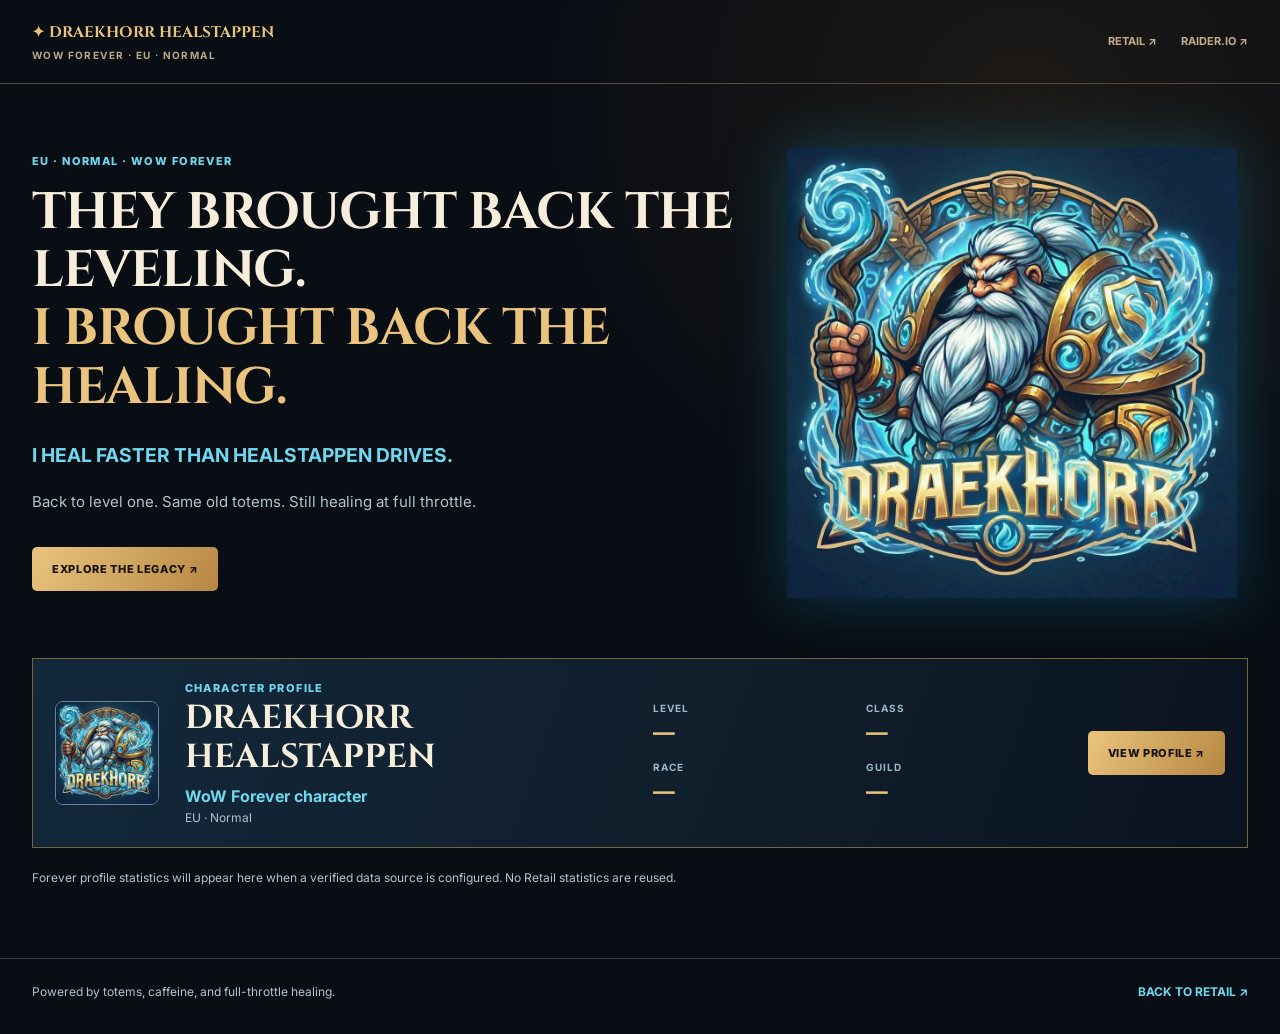
==== forever/index.html @ 400ba913 "Add files via upload" ====
<!DOCTYPE html>
<html lang="en"><head><meta charset="utf-8"><meta name="viewport" content="width=device-width,initial-scale=1"><meta name="theme-color" content="#071520"><title>Draekhorr Healstappen | WoW Forever</title><meta name="description" content="Draekhorr Healstappen — WoW Forever character showcase."><link rel="stylesheet" href="./style.css?v=2.4"></head>
<body><header class="topbar"><div class="identity"><a class="brand" href="./">✦ DRAEKHORR HEALSTAPPEN</a><span class="subbrand">WOW FOREVER · EU · NORMAL</span></div><nav><a href="/">RETAIL ↗</a><a href="https://forever.raider.io/characters/eu/normal/Draekhorr%20Healstappen" target="_blank" rel="noopener noreferrer">RAIDER.IO ↗</a></nav></header>
<main><section class="hero"><div class="hero-copy"><p class="eyebrow">EU · NORMAL · WOW FOREVER</p><h1>THEY BROUGHT BACK THE LEVELING.<br><em>I BROUGHT BACK THE HEALING.</em></h1><p class="tagline">I HEAL FASTER THAN HEALSTAPPEN DRIVES.</p><p class="description">Back to level one. Same old totems. Still healing at full throttle.</p><a class="button" href="#character-profile">EXPLORE THE LEGACY ↗</a></div><img class="hero-art" src="./assets/avatar.png" alt="Draekhorr shaman artwork" width="450" height="450"></section>
<section id="character-profile" class="profile"><div class="portrait"><img src="./assets/avatar.png" alt="Draekhorr artwork" width="104" height="104"></div><div class="profile-name"><p class="eyebrow">CHARACTER PROFILE</p><h2 id="char-name">DRAEKHORR HEALSTAPPEN</h2><p id="char-role" class="role">WoW Forever character</p><p id="char-region">EU · Normal</p></div><div class="profile-stats"><div><span>LEVEL</span><strong id="char-level">—</strong></div><div><span>CLASS</span><strong id="char-class">—</strong></div><div><span>RACE</span><strong id="char-race">—</strong></div><div><span>GUILD</span><strong id="char-guild">—</strong></div></div><div class="profile-cta"><a class="button" href="https://forever.raider.io/characters/eu/normal/Draekhorr%20Healstappen" target="_blank" rel="noopener noreferrer">VIEW PROFILE ↗</a></div></section>
<p class="source-note" id="source-note">Forever profile statistics will appear here when a verified data source is configured. No Retail statistics are reused.</p></main><footer><span>Powered by totems, caffeine, and full-throttle healing.</span><a href="/">BACK TO RETAIL ↗</a></footer><script type="module" src="./script.js?v=2.4"></script></body></html>
---- forever/style.css ----
@import url('https://fonts.googleapis.com/css2?family=Cinzel:wght@500;700;900&family=Inter:wght@400;600;800&display=swap');
:root{color-scheme:dark;--bg:#090d14;--gold:#eac47e;--cyan:#70d7ef;--muted:#b4c3ce;--text:#f6eddb}*{box-sizing:border-box}html{scroll-behavior:smooth}body{margin:0;background:radial-gradient(ellipse at 80% 10%,#66471d36,transparent 35%),var(--bg);color:var(--text);font-family:Inter,Arial,sans-serif}a{color:var(--cyan)}a:hover{color:var(--gold)}:focus-visible{outline:2px solid var(--cyan);outline-offset:3px}.topbar,main,footer{max-width:1400px;margin:auto}.topbar{padding:22px clamp(16px,3vw,32px);border-bottom:1px solid #534b3c;display:flex;align-items:center;justify-content:space-between;gap:18px;flex-wrap:wrap}.identity{display:grid;gap:5px}.brand{font:700 clamp(13px,1.2vw,18px)/1.4 Cinzel,Georgia,serif;color:var(--gold);text-decoration:none}.subbrand{font-size:10px;letter-spacing:.14em;color:#b8a887;font-weight:700}nav{display:flex;gap:24px;flex-wrap:wrap}nav a{font-size:11px;font-weight:700;text-decoration:none;color:#c3ae8b}main{padding:0 clamp(16px,3vw,32px)}.hero{display:grid;grid-template-columns:minmax(0,1.2fr) minmax(0,.8fr);align-items:center;gap:clamp(18px,3vw,44px);padding:clamp(36px,5vw,70px) 0 60px}.hero-copy{min-width:0}.eyebrow{color:var(--cyan);font-size:11px;letter-spacing:.13em;font-weight:800;margin:0 0 12px}.hero h1{font:700 clamp(30px,4vw,58px)/1.14 Cinzel,Georgia,serif;letter-spacing:-.02em;margin:16px 0 24px}.hero h1 em{color:var(--gold);font-style:normal}.tagline{font-size:clamp(15px,1.5vw,21px);color:var(--cyan);font-weight:700;line-height:1.5}.description{font-size:15px;color:var(--muted);line-height:1.7}.button{display:inline-flex;align-items:center;justify-content:center;min-height:44px;padding:13px 20px;background:linear-gradient(120deg,#eac47e,#b68743);color:#16120d;text-decoration:none;border-radius:5px;font-size:11px;font-weight:800;letter-spacing:.06em}.button:hover{color:#16120d;filter:brightness(1.1)}.hero .button{margin-top:18px}.hero-art{display:block;width:100%;max-width:450px;height:auto;justify-self:center;filter:drop-shadow(0 0 30px #13bde944)}.profile{display:grid;grid-template-columns:104px minmax(170px,1.3fr) minmax(200px,1.2fr) auto;gap:clamp(12px,2vw,26px);align-items:center;padding:18px 22px;border:1px solid #786340;background:linear-gradient(110deg,#12293b,#111e2c 55%,#0a1420)}.portrait{width:104px;aspect-ratio:1;overflow:hidden;border:1px solid #69839a;border-radius:8px}.portrait img{width:100%;height:100%;object-fit:cover}.profile-name{min-width:0}.profile-name h2{font:700 clamp(23px,2.6vw,38px)/1.2 Cinzel,Georgia,serif;margin:0 0 8px;overflow-wrap:anywhere}.profile-name p{margin:4px 0}.role{color:var(--cyan);font-weight:700}.profile-name #char-region{font-size:12px;color:var(--muted)}.profile-stats{display:grid;grid-template-columns:repeat(2,minmax(0,1fr));gap:16px}.profile-stats div{display:grid;gap:5px}.profile-stats span{color:#9db9c9;font-size:10px;font-weight:700;letter-spacing:.1em}.profile-stats strong{color:var(--gold);font-size:clamp(16px,1.7vw,24px);overflow-wrap:anywhere}.profile-cta{text-align:right}.source-note{font-size:12px;color:var(--muted);margin:20px 0 70px;line-height:1.6}footer{padding:25px clamp(16px,3vw,32px) 35px;border-top:1px solid #383b42;display:flex;justify-content:space-between;gap:14px;flex-wrap:wrap;font-size:12px;color:var(--muted)}footer a{text-decoration:none;font-weight:700}@media(max-width:1050px){.profile{grid-template-columns:90px 1fr auto}.portrait{width:90px}.profile-stats{grid-column:2/4;grid-row:2;padding-top:12px;border-top:1px solid #355064}}@media(max-width:850px){.hero{grid-template-columns:1fr}.hero-art{max-width:min(100%,390px);grid-row:1}.profile{grid-template-columns:80px minmax(0,1fr)}.portrait{width:80px}.profile-stats{grid-column:1/-1;grid-row:auto}.profile-cta{grid-column:1/-1;text-align:left}}@media(max-width:520px){.topbar{align-items:flex-start}nav{width:100%;gap:10px}nav a{padding:10px;border:1px solid #344654;border-radius:3px}.hero h1{font-size:clamp(27px,8vw,42px)}.profile{padding:14px;gap:12px}.portrait{width:72px}.profile-stats{grid-template-columns:repeat(2,minmax(0,1fr))}}@media(prefers-reduced-motion:reduce){html{scroll-behavior:auto}}
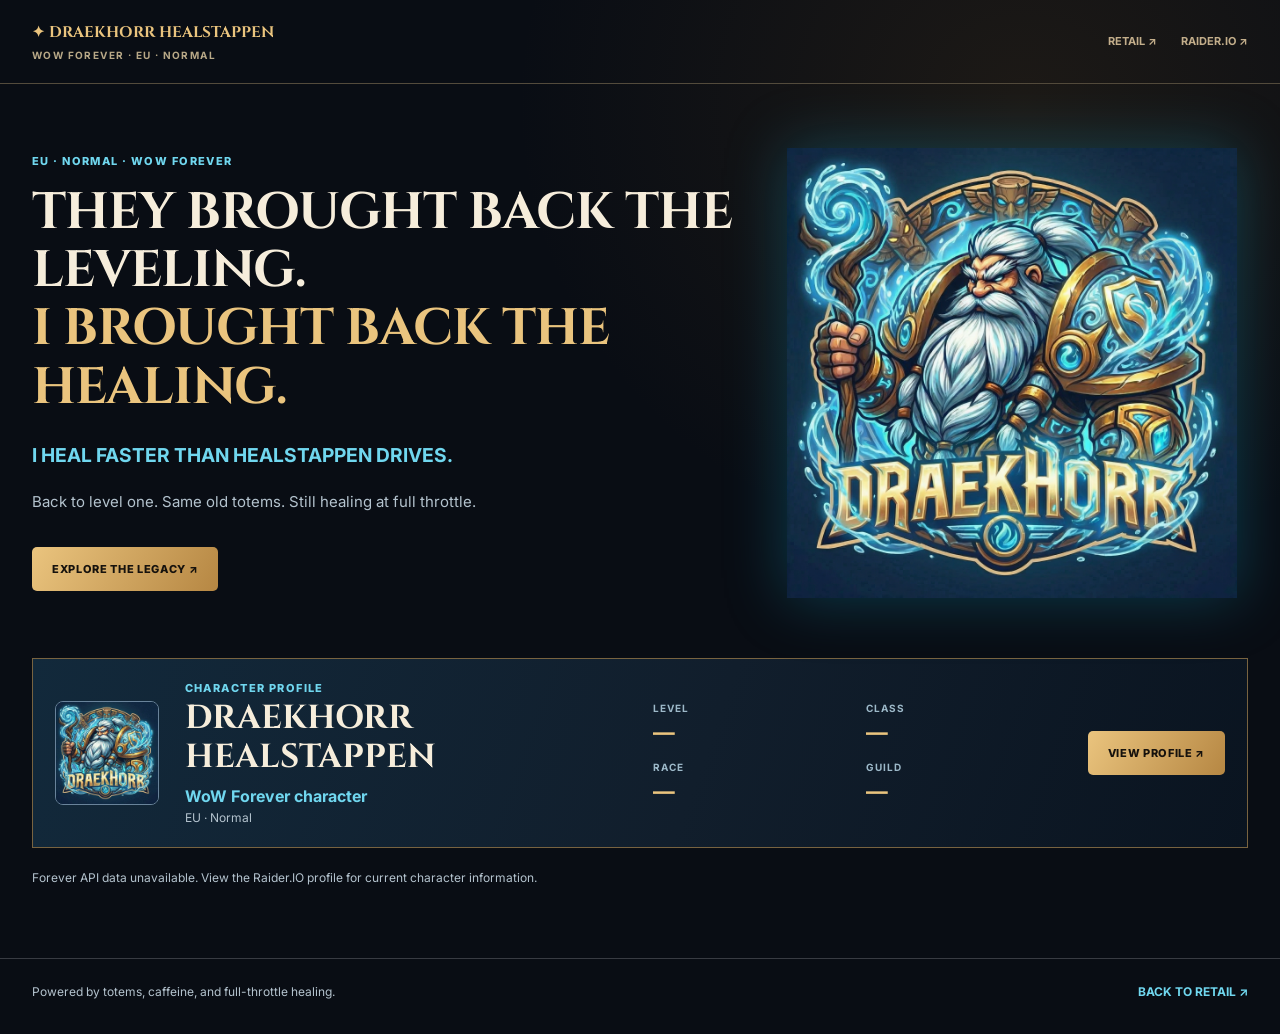
==== commit d3b0774c: "Add files via upload" ====
--- a/forever/index.html
+++ b/forever/index.html
@@ -2,5 +2,5 @@
 <html lang="en"><head><meta charset="utf-8"><meta name="viewport" content="width=device-width,initial-scale=1"><meta name="theme-color" content="#071520"><title>Draekhorr Healstappen | WoW Forever</title><meta name="description" content="Draekhorr Healstappen — WoW Forever character showcase."><link rel="stylesheet" href="./style.css?v=2.4"></head>
 <body><header class="topbar"><div class="identity"><a class="brand" href="./">✦ DRAEKHORR HEALSTAPPEN</a><span class="subbrand">WOW FOREVER · EU · NORMAL</span></div><nav><a href="/">RETAIL ↗</a><a href="https://forever.raider.io/characters/eu/normal/Draekhorr%20Healstappen" target="_blank" rel="noopener noreferrer">RAIDER.IO ↗</a></nav></header>
 <main><section class="hero"><div class="hero-copy"><p class="eyebrow">EU · NORMAL · WOW FOREVER</p><h1>THEY BROUGHT BACK THE LEVELING.<br><em>I BROUGHT BACK THE HEALING.</em></h1><p class="tagline">I HEAL FASTER THAN HEALSTAPPEN DRIVES.</p><p class="description">Back to level one. Same old totems. Still healing at full throttle.</p><a class="button" href="#character-profile">EXPLORE THE LEGACY ↗</a></div><img class="hero-art" src="./assets/avatar.png" alt="Draekhorr shaman artwork" width="450" height="450"></section>
-<section id="character-profile" class="profile"><div class="portrait"><img src="./assets/avatar.png" alt="Draekhorr artwork" width="104" height="104"></div><div class="profile-name"><p class="eyebrow">CHARACTER PROFILE</p><h2 id="char-name">DRAEKHORR HEALSTAPPEN</h2><p id="char-role" class="role">WoW Forever character</p><p id="char-region">EU · Normal</p></div><div class="profile-stats"><div><span>LEVEL</span><strong id="char-level">—</strong></div><div><span>CLASS</span><strong id="char-class">—</strong></div><div><span>RACE</span><strong id="char-race">—</strong></div><div><span>GUILD</span><strong id="char-guild">—</strong></div></div><div class="profile-cta"><a class="button" href="https://forever.raider.io/characters/eu/normal/Draekhorr%20Healstappen" target="_blank" rel="noopener noreferrer">VIEW PROFILE ↗</a></div></section>
-<p class="source-note" id="source-note">Forever profile statistics will appear here when a verified data source is configured. No Retail statistics are reused.</p></main><footer><span>Powered by totems, caffeine, and full-throttle healing.</span><a href="/">BACK TO RETAIL ↗</a></footer><script type="module" src="./script.js?v=2.4"></script></body></html>+<section id="character-profile" class="profile"><div class="portrait"><img id="forever-portrait" src="./assets/avatar.png" alt="Draekhorr artwork" width="104" height="104"></div><div class="profile-name"><p class="eyebrow">CHARACTER PROFILE</p><h2 id="char-name">DRAEKHORR HEALSTAPPEN</h2><p id="char-role" class="role">WoW Forever character</p><p id="char-region">EU · Normal</p></div><div class="profile-stats"><div><span>LEVEL</span><strong id="char-level">—</strong></div><div><span>CLASS</span><strong id="char-class">—</strong></div><div><span>RACE</span><strong id="char-race">—</strong></div><div><span>GUILD</span><strong id="char-guild">—</strong></div></div><div class="profile-cta"><a class="button" href="https://forever.raider.io/characters/eu/normal/Draekhorr%20Healstappen" target="_blank" rel="noopener noreferrer">VIEW PROFILE ↗</a></div></section>
+<p class="source-note" id="source-note">Forever profile statistics will appear here when a verified data source is configured. No Retail statistics are reused.</p></main><footer><span>Powered by totems, caffeine, and full-throttle healing.</span><a href="/">BACK TO RETAIL ↗</a></footer><script type="module" src="./script.js?v=2.5"></script></body></html>
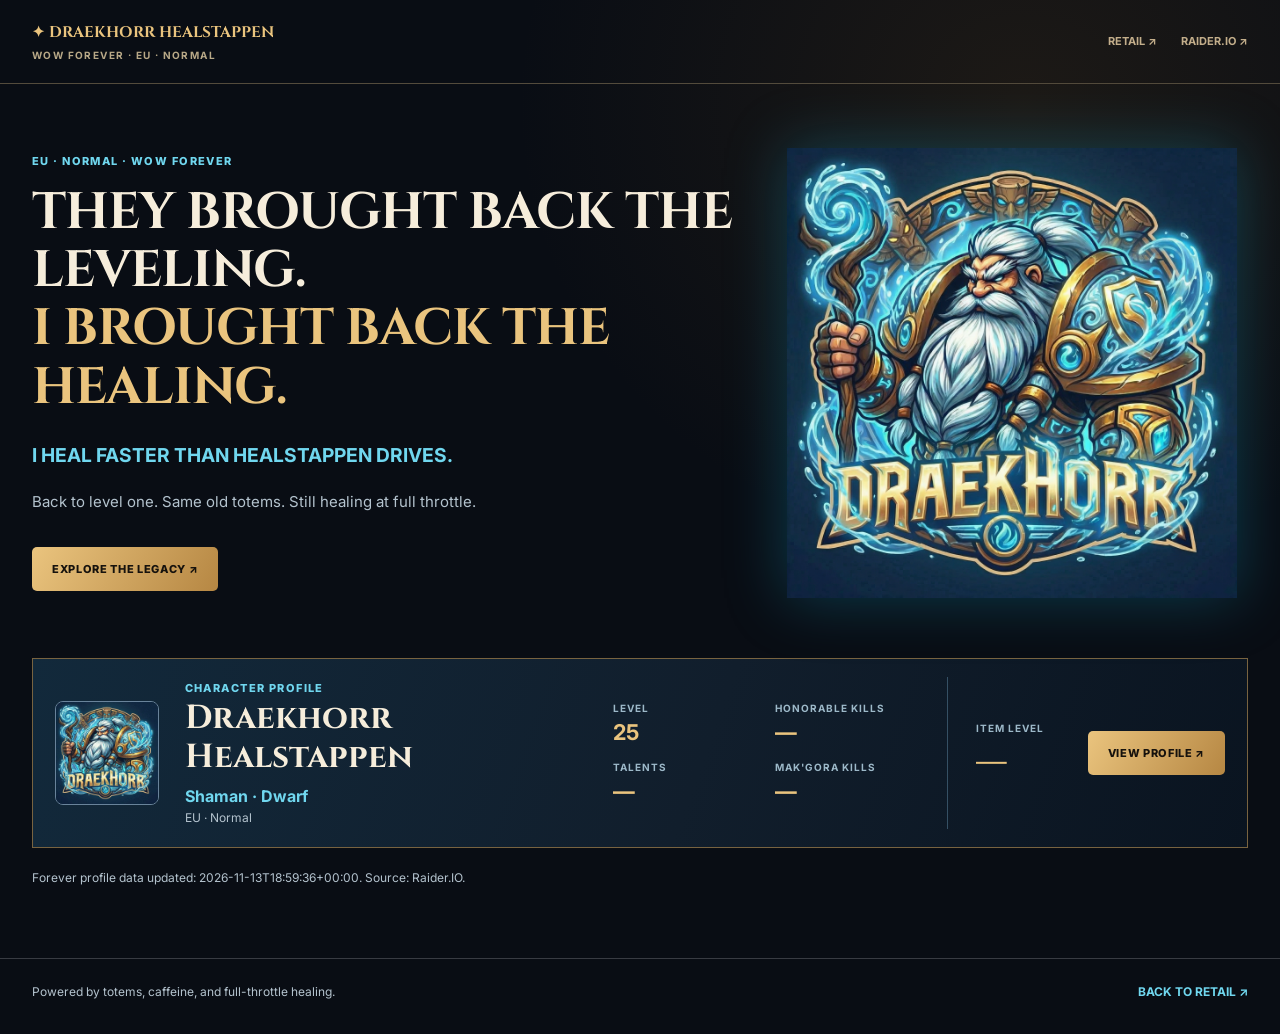
==== commit 1b0de04c: "Add files via upload" ====
--- a/forever/index.html
+++ b/forever/index.html
@@ -1,6 +1,6 @@
 <!DOCTYPE html>
-<html lang="en"><head><meta charset="utf-8"><meta name="viewport" content="width=device-width,initial-scale=1"><meta name="theme-color" content="#071520"><title>Draekhorr Healstappen | WoW Forever</title><meta name="description" content="Draekhorr Healstappen — WoW Forever character showcase."><link rel="stylesheet" href="./style.css?v=2.4"></head>
+<html lang="en"><head><meta charset="utf-8"><meta name="viewport" content="width=device-width,initial-scale=1"><meta name="theme-color" content="#071520"><title>Draekhorr Healstappen | WoW Forever</title><meta name="description" content="Draekhorr Healstappen — WoW Forever character showcase."><link rel="stylesheet" href="./style.css?v=2.7"></head>
 <body><header class="topbar"><div class="identity"><a class="brand" href="./">✦ DRAEKHORR HEALSTAPPEN</a><span class="subbrand">WOW FOREVER · EU · NORMAL</span></div><nav><a href="/">RETAIL ↗</a><a href="https://forever.raider.io/characters/eu/normal/Draekhorr%20Healstappen" target="_blank" rel="noopener noreferrer">RAIDER.IO ↗</a></nav></header>
 <main><section class="hero"><div class="hero-copy"><p class="eyebrow">EU · NORMAL · WOW FOREVER</p><h1>THEY BROUGHT BACK THE LEVELING.<br><em>I BROUGHT BACK THE HEALING.</em></h1><p class="tagline">I HEAL FASTER THAN HEALSTAPPEN DRIVES.</p><p class="description">Back to level one. Same old totems. Still healing at full throttle.</p><a class="button" href="#character-profile">EXPLORE THE LEGACY ↗</a></div><img class="hero-art" src="./assets/avatar.png" alt="Draekhorr shaman artwork" width="450" height="450"></section>
-<section id="character-profile" class="profile"><div class="portrait"><img id="forever-portrait" src="./assets/avatar.png" alt="Draekhorr artwork" width="104" height="104"></div><div class="profile-name"><p class="eyebrow">CHARACTER PROFILE</p><h2 id="char-name">DRAEKHORR HEALSTAPPEN</h2><p id="char-role" class="role">WoW Forever character</p><p id="char-region">EU · Normal</p></div><div class="profile-stats"><div><span>LEVEL</span><strong id="char-level">—</strong></div><div><span>CLASS</span><strong id="char-class">—</strong></div><div><span>RACE</span><strong id="char-race">—</strong></div><div><span>GUILD</span><strong id="char-guild">—</strong></div></div><div class="profile-cta"><a class="button" href="https://forever.raider.io/characters/eu/normal/Draekhorr%20Healstappen" target="_blank" rel="noopener noreferrer">VIEW PROFILE ↗</a></div></section>
-<p class="source-note" id="source-note">Forever profile statistics will appear here when a verified data source is configured. No Retail statistics are reused.</p></main><footer><span>Powered by totems, caffeine, and full-throttle healing.</span><a href="/">BACK TO RETAIL ↗</a></footer><script type="module" src="./script.js?v=2.5"></script></body></html>+<section id="character-profile" class="profile"><div class="portrait"><img id="forever-portrait" src="./assets/avatar.png" alt="Draekhorr artwork" width="104" height="104"></div><div class="profile-name"><p class="eyebrow">CHARACTER PROFILE</p><h2 id="char-name">DRAEKHORR HEALSTAPPEN</h2><p id="char-role" class="role">Shaman · Dwarf</p><p id="char-region">EU · Normal</p></div><div class="profile-stats"><div><span>LEVEL</span><strong id="char-level">—</strong></div><div><span>HONORABLE KILLS</span><strong id="char-honorable-kills">—</strong></div><div><span>TALENTS</span><strong id="char-talents">—</strong></div><div><span>MAK'GORA KILLS</span><strong id="char-makgora-kills">—</strong></div></div><div class="profile-ilvl"><span>ITEM LEVEL</span><strong id="char-item-level">—</strong></div><div class="profile-cta"><a class="button" href="https://forever.raider.io/characters/eu/normal/Draekhorr%20Healstappen" target="_blank" rel="noopener noreferrer">VIEW PROFILE ↗</a></div></section>
+<p class="source-note" id="source-note">Forever profile statistics will appear here when a verified data source is configured. No Retail statistics are reused.</p></main><footer><span>Powered by totems, caffeine, and full-throttle healing.</span><a href="/">BACK TO RETAIL ↗</a></footer><script type="module" src="./script.js?v=2.7"></script></body></html>
--- a/forever/style.css
+++ b/forever/style.css
@@ -1,2 +1,10 @@
 @import url('https://fonts.googleapis.com/css2?family=Cinzel:wght@500;700;900&family=Inter:wght@400;600;800&display=swap');
 :root{color-scheme:dark;--bg:#090d14;--gold:#eac47e;--cyan:#70d7ef;--muted:#b4c3ce;--text:#f6eddb}*{box-sizing:border-box}html{scroll-behavior:smooth}body{margin:0;background:radial-gradient(ellipse at 80% 10%,#66471d36,transparent 35%),var(--bg);color:var(--text);font-family:Inter,Arial,sans-serif}a{color:var(--cyan)}a:hover{color:var(--gold)}:focus-visible{outline:2px solid var(--cyan);outline-offset:3px}.topbar,main,footer{max-width:1400px;margin:auto}.topbar{padding:22px clamp(16px,3vw,32px);border-bottom:1px solid #534b3c;display:flex;align-items:center;justify-content:space-between;gap:18px;flex-wrap:wrap}.identity{display:grid;gap:5px}.brand{font:700 clamp(13px,1.2vw,18px)/1.4 Cinzel,Georgia,serif;color:var(--gold);text-decoration:none}.subbrand{font-size:10px;letter-spacing:.14em;color:#b8a887;font-weight:700}nav{display:flex;gap:24px;flex-wrap:wrap}nav a{font-size:11px;font-weight:700;text-decoration:none;color:#c3ae8b}main{padding:0 clamp(16px,3vw,32px)}.hero{display:grid;grid-template-columns:minmax(0,1.2fr) minmax(0,.8fr);align-items:center;gap:clamp(18px,3vw,44px);padding:clamp(36px,5vw,70px) 0 60px}.hero-copy{min-width:0}.eyebrow{color:var(--cyan);font-size:11px;letter-spacing:.13em;font-weight:800;margin:0 0 12px}.hero h1{font:700 clamp(30px,4vw,58px)/1.14 Cinzel,Georgia,serif;letter-spacing:-.02em;margin:16px 0 24px}.hero h1 em{color:var(--gold);font-style:normal}.tagline{font-size:clamp(15px,1.5vw,21px);color:var(--cyan);font-weight:700;line-height:1.5}.description{font-size:15px;color:var(--muted);line-height:1.7}.button{display:inline-flex;align-items:center;justify-content:center;min-height:44px;padding:13px 20px;background:linear-gradient(120deg,#eac47e,#b68743);color:#16120d;text-decoration:none;border-radius:5px;font-size:11px;font-weight:800;letter-spacing:.06em}.button:hover{color:#16120d;filter:brightness(1.1)}.hero .button{margin-top:18px}.hero-art{display:block;width:100%;max-width:450px;height:auto;justify-self:center;filter:drop-shadow(0 0 30px #13bde944)}.profile{display:grid;grid-template-columns:104px minmax(170px,1.3fr) minmax(200px,1.2fr) auto;gap:clamp(12px,2vw,26px);align-items:center;padding:18px 22px;border:1px solid #786340;background:linear-gradient(110deg,#12293b,#111e2c 55%,#0a1420)}.portrait{width:104px;aspect-ratio:1;overflow:hidden;border:1px solid #69839a;border-radius:8px}.portrait img{width:100%;height:100%;object-fit:cover}.profile-name{min-width:0}.profile-name h2{font:700 clamp(23px,2.6vw,38px)/1.2 Cinzel,Georgia,serif;margin:0 0 8px;overflow-wrap:anywhere}.profile-name p{margin:4px 0}.role{color:var(--cyan);font-weight:700}.profile-name #char-region{font-size:12px;color:var(--muted)}.profile-stats{display:grid;grid-template-columns:repeat(2,minmax(0,1fr));gap:16px}.profile-stats div{display:grid;gap:5px}.profile-stats span{color:#9db9c9;font-size:10px;font-weight:700;letter-spacing:.1em}.profile-stats strong{color:var(--gold);font-size:clamp(16px,1.7vw,24px);overflow-wrap:anywhere}.profile-cta{text-align:right}.source-note{font-size:12px;color:var(--muted);margin:20px 0 70px;line-height:1.6}footer{padding:25px clamp(16px,3vw,32px) 35px;border-top:1px solid #383b42;display:flex;justify-content:space-between;gap:14px;flex-wrap:wrap;font-size:12px;color:var(--muted)}footer a{text-decoration:none;font-weight:700}@media(max-width:1050px){.profile{grid-template-columns:90px 1fr auto}.portrait{width:90px}.profile-stats{grid-column:2/4;grid-row:2;padding-top:12px;border-top:1px solid #355064}}@media(max-width:850px){.hero{grid-template-columns:1fr}.hero-art{max-width:min(100%,390px);grid-row:1}.profile{grid-template-columns:80px minmax(0,1fr)}.portrait{width:80px}.profile-stats{grid-column:1/-1;grid-row:auto}.profile-cta{grid-column:1/-1;text-align:left}}@media(max-width:520px){.topbar{align-items:flex-start}nav{width:100%;gap:10px}nav a{padding:10px;border:1px solid #344654;border-radius:3px}.hero h1{font-size:clamp(27px,8vw,42px)}.profile{padding:14px;gap:12px}.portrait{width:72px}.profile-stats{grid-template-columns:repeat(2,minmax(0,1fr))}}@media(prefers-reduced-motion:reduce){html{scroll-behavior:auto}}
+
+/* V2.7: Retail-style separate item level column. */
+.profile-ilvl{min-width:125px;align-self:stretch;border-left:1px solid #355064;padding-left:clamp(16px,2.2vw,34px);display:flex;flex-direction:column;justify-content:center;gap:8px}
+.profile-ilvl span{color:#9db9c9;font-size:10px;font-weight:700;letter-spacing:.1em}
+.profile-ilvl strong{color:var(--gold);font:700 clamp(29px,3vw,43px)/1.1 Cinzel,Georgia,serif}
+.profile{grid-template-columns:104px minmax(180px,1.5fr) minmax(240px,1.15fr) minmax(115px,.4fr) auto}
+@media(max-width:1150px){.profile{grid-template-columns:90px minmax(0,1fr) minmax(130px,auto)}.profile-stats{grid-column:2;grid-row:2}.profile-ilvl{grid-column:3;grid-row:1/3}.profile-cta{grid-column:1/-1;text-align:right}}
+@media(max-width:850px){.profile{grid-template-columns:80px minmax(0,1fr)}.profile-stats{grid-column:1/-1;grid-row:auto}.profile-ilvl{grid-column:1/-1;grid-row:auto;border-left:0;border-top:1px solid #355064;padding:15px 0 0;min-width:0}.profile-cta{grid-column:1/-1;text-align:left}}
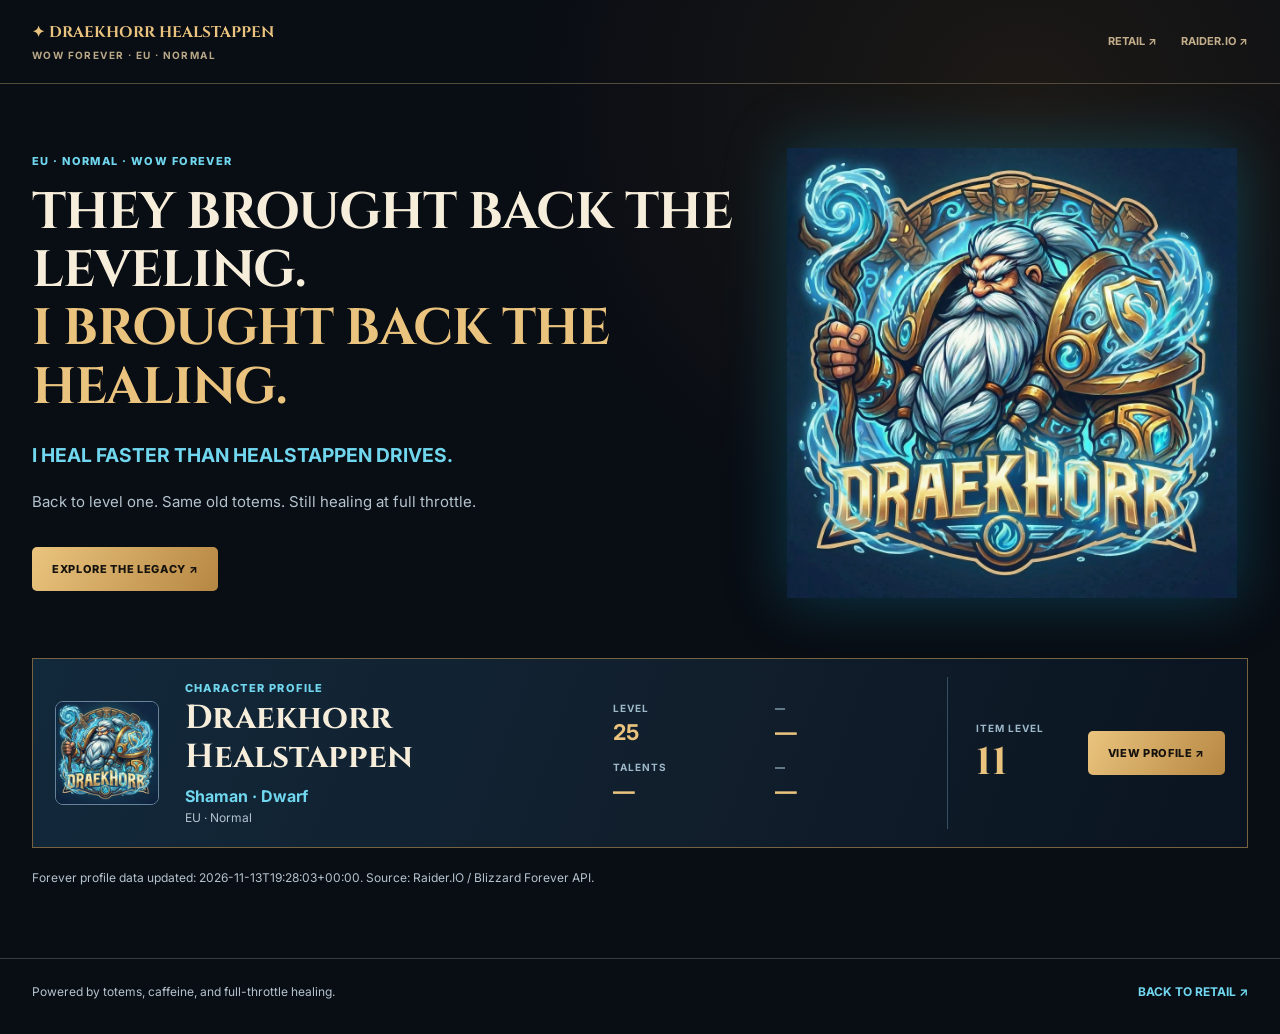
==== commit d84abe47: "Add files via upload" ====
--- a/forever/index.html
+++ b/forever/index.html
@@ -2,5 +2,5 @@
 <html lang="en"><head><meta charset="utf-8"><meta name="viewport" content="width=device-width,initial-scale=1"><meta name="theme-color" content="#071520"><title>Draekhorr Healstappen | WoW Forever</title><meta name="description" content="Draekhorr Healstappen — WoW Forever character showcase."><link rel="stylesheet" href="./style.css?v=2.7"></head>
 <body><header class="topbar"><div class="identity"><a class="brand" href="./">✦ DRAEKHORR HEALSTAPPEN</a><span class="subbrand">WOW FOREVER · EU · NORMAL</span></div><nav><a href="/">RETAIL ↗</a><a href="https://forever.raider.io/characters/eu/normal/Draekhorr%20Healstappen" target="_blank" rel="noopener noreferrer">RAIDER.IO ↗</a></nav></header>
 <main><section class="hero"><div class="hero-copy"><p class="eyebrow">EU · NORMAL · WOW FOREVER</p><h1>THEY BROUGHT BACK THE LEVELING.<br><em>I BROUGHT BACK THE HEALING.</em></h1><p class="tagline">I HEAL FASTER THAN HEALSTAPPEN DRIVES.</p><p class="description">Back to level one. Same old totems. Still healing at full throttle.</p><a class="button" href="#character-profile">EXPLORE THE LEGACY ↗</a></div><img class="hero-art" src="./assets/avatar.png" alt="Draekhorr shaman artwork" width="450" height="450"></section>
-<section id="character-profile" class="profile"><div class="portrait"><img id="forever-portrait" src="./assets/avatar.png" alt="Draekhorr artwork" width="104" height="104"></div><div class="profile-name"><p class="eyebrow">CHARACTER PROFILE</p><h2 id="char-name">DRAEKHORR HEALSTAPPEN</h2><p id="char-role" class="role">Shaman · Dwarf</p><p id="char-region">EU · Normal</p></div><div class="profile-stats"><div><span>LEVEL</span><strong id="char-level">—</strong></div><div><span>HONORABLE KILLS</span><strong id="char-honorable-kills">—</strong></div><div><span>TALENTS</span><strong id="char-talents">—</strong></div><div><span>MAK'GORA KILLS</span><strong id="char-makgora-kills">—</strong></div></div><div class="profile-ilvl"><span>ITEM LEVEL</span><strong id="char-item-level">—</strong></div><div class="profile-cta"><a class="button" href="https://forever.raider.io/characters/eu/normal/Draekhorr%20Healstappen" target="_blank" rel="noopener noreferrer">VIEW PROFILE ↗</a></div></section>
+<section id="character-profile" class="profile"><div class="portrait"><img id="forever-portrait" src="./assets/avatar.png" alt="Draekhorr artwork" width="104" height="104"></div><div class="profile-name"><p class="eyebrow">CHARACTER PROFILE</p><h2 id="char-name">DRAEKHORR HEALSTAPPEN</h2><p id="char-role" class="role">Shaman · Dwarf</p><p id="char-region">EU · Normal</p></div><div class="profile-stats"><div><span>LEVEL</span><strong id="char-level">—</strong></div><div><span id="char-profession-1-name">—</span><strong id="char-profession-1-skill">—</strong></div><div><span>TALENTS</span><strong id="char-talents">—</strong></div><div><span id="char-profession-2-name">—</span><strong id="char-profession-2-skill">—</strong></div></div><div class="profile-ilvl"><span>ITEM LEVEL</span><strong id="char-item-level">—</strong></div><div class="profile-cta"><a class="button" href="https://forever.raider.io/characters/eu/normal/Draekhorr%20Healstappen" target="_blank" rel="noopener noreferrer">VIEW PROFILE ↗</a></div></section>
 <p class="source-note" id="source-note">Forever profile statistics will appear here when a verified data source is configured. No Retail statistics are reused.</p></main><footer><span>Powered by totems, caffeine, and full-throttle healing.</span><a href="/">BACK TO RETAIL ↗</a></footer><script type="module" src="./script.js?v=2.7"></script></body></html>
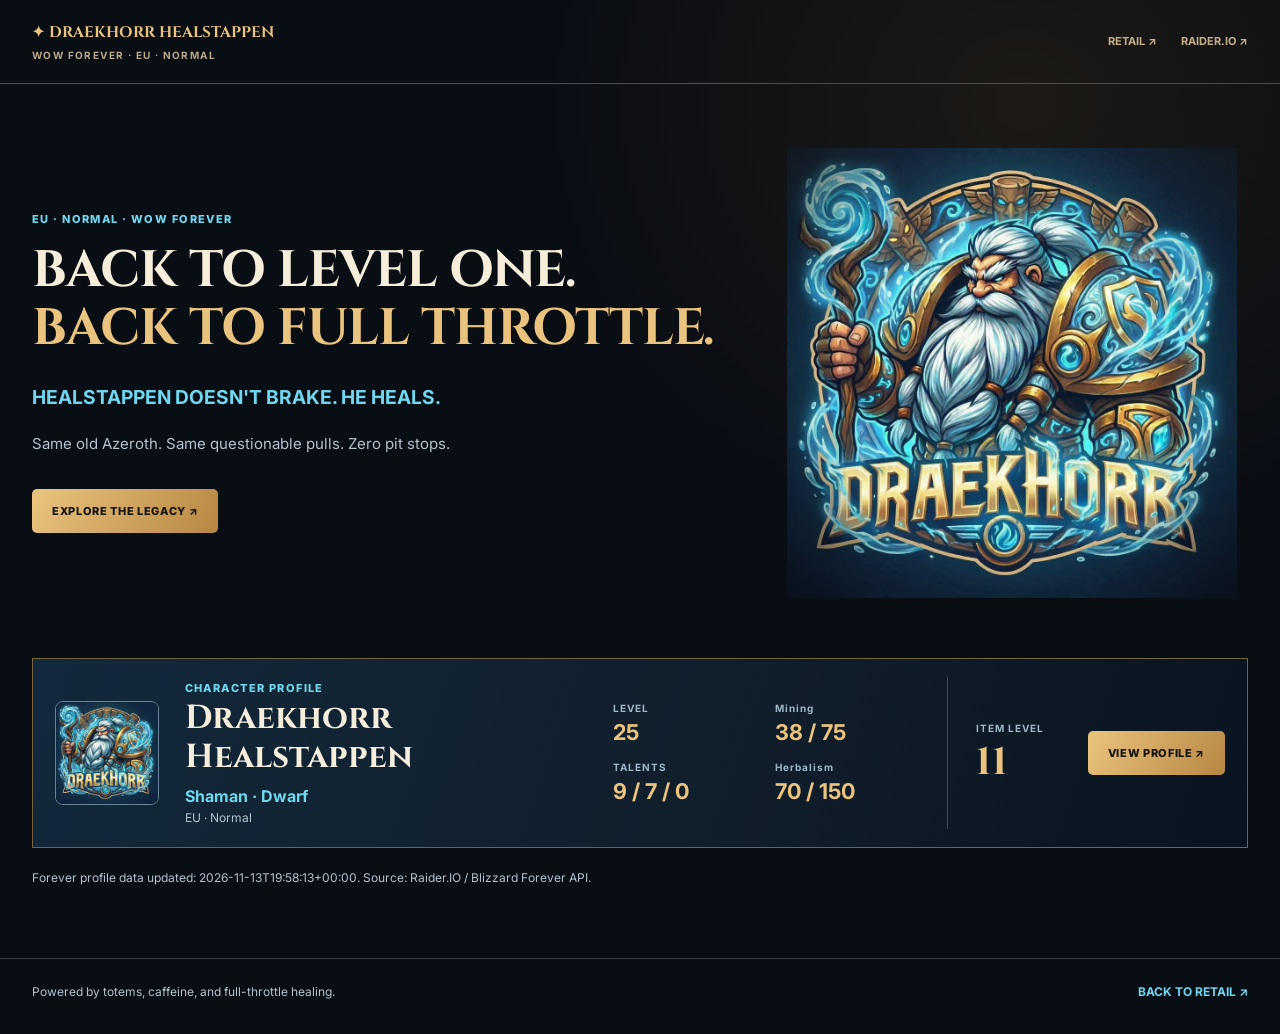
==== commit ad7308bf: "Add files via upload" ====
--- a/forever/index.html
+++ b/forever/index.html
@@ -1,6 +1,6 @@
 <!DOCTYPE html>
-<html lang="en"><head><meta charset="utf-8"><meta name="viewport" content="width=device-width,initial-scale=1"><meta name="theme-color" content="#071520"><title>Draekhorr Healstappen | WoW Forever</title><meta name="description" content="Draekhorr Healstappen — WoW Forever character showcase."><link rel="stylesheet" href="./style.css?v=2.7"></head>
+<html lang="en"><head><meta charset="utf-8"><meta name="viewport" content="width=device-width,initial-scale=1"><meta name="theme-color" content="#071520"><title>Draekhorr Healstappen | WoW Forever</title><meta name="description" content="Draekhorr Healstappen — WoW Forever character showcase."><link rel="stylesheet" href="./style.css?v=2.9.5"></head>
 <body><header class="topbar"><div class="identity"><a class="brand" href="./">✦ DRAEKHORR HEALSTAPPEN</a><span class="subbrand">WOW FOREVER · EU · NORMAL</span></div><nav><a href="/">RETAIL ↗</a><a href="https://forever.raider.io/characters/eu/normal/Draekhorr%20Healstappen" target="_blank" rel="noopener noreferrer">RAIDER.IO ↗</a></nav></header>
-<main><section class="hero"><div class="hero-copy"><p class="eyebrow">EU · NORMAL · WOW FOREVER</p><h1>THEY BROUGHT BACK THE LEVELING.<br><em>I BROUGHT BACK THE HEALING.</em></h1><p class="tagline">I HEAL FASTER THAN HEALSTAPPEN DRIVES.</p><p class="description">Back to level one. Same old totems. Still healing at full throttle.</p><a class="button" href="#character-profile">EXPLORE THE LEGACY ↗</a></div><img class="hero-art" src="./assets/avatar.png" alt="Draekhorr shaman artwork" width="450" height="450"></section>
+<main><section class="hero"><div class="hero-copy"><p class="eyebrow">EU · NORMAL · WOW FOREVER</p><h1>BACK TO LEVEL ONE.<br><em>BACK TO FULL THROTTLE.</em></h1><p class="tagline">HEALSTAPPEN DOESN'T BRAKE. HE HEALS.</p><p class="description">Same old Azeroth. Same questionable pulls. Zero pit stops.</p><a class="button" href="#character-profile">EXPLORE THE LEGACY ↗</a></div><img class="hero-art" src="./assets/avatar.png" alt="Draekhorr shaman artwork" width="450" height="450"></section>
 <section id="character-profile" class="profile"><div class="portrait"><img id="forever-portrait" src="./assets/avatar.png" alt="Draekhorr artwork" width="104" height="104"></div><div class="profile-name"><p class="eyebrow">CHARACTER PROFILE</p><h2 id="char-name">DRAEKHORR HEALSTAPPEN</h2><p id="char-role" class="role">Shaman · Dwarf</p><p id="char-region">EU · Normal</p></div><div class="profile-stats"><div><span>LEVEL</span><strong id="char-level">—</strong></div><div><span id="char-profession-1-name">—</span><strong id="char-profession-1-skill">—</strong></div><div><span>TALENTS</span><strong id="char-talents">—</strong></div><div><span id="char-profession-2-name">—</span><strong id="char-profession-2-skill">—</strong></div></div><div class="profile-ilvl"><span>ITEM LEVEL</span><strong id="char-item-level">—</strong></div><div class="profile-cta"><a class="button" href="https://forever.raider.io/characters/eu/normal/Draekhorr%20Healstappen" target="_blank" rel="noopener noreferrer">VIEW PROFILE ↗</a></div></section>
-<p class="source-note" id="source-note">Forever profile statistics will appear here when a verified data source is configured. No Retail statistics are reused.</p></main><footer><span>Powered by totems, caffeine, and full-throttle healing.</span><a href="/">BACK TO RETAIL ↗</a></footer><script type="module" src="./script.js?v=2.7"></script></body></html>+<p class="source-note" id="source-note">Forever profile statistics will appear here when a verified data source is configured. No Retail statistics are reused.</p></main><footer><span>Powered by totems, caffeine, and full-throttle healing.</span><a href="/">BACK TO RETAIL ↗</a></footer><script type="module" src="./script.js?v=2.9.5"></script></body></html>
--- a/forever/style.css
+++ b/forever/style.css
@@ -8,3 +8,10 @@
 .profile{grid-template-columns:104px minmax(180px,1.5fr) minmax(240px,1.15fr) minmax(115px,.4fr) auto}
 @media(max-width:1150px){.profile{grid-template-columns:90px minmax(0,1fr) minmax(130px,auto)}.profile-stats{grid-column:2;grid-row:2}.profile-ilvl{grid-column:3;grid-row:1/3}.profile-cta{grid-column:1/-1;text-align:right}}
 @media(max-width:850px){.profile{grid-template-columns:80px minmax(0,1fr)}.profile-stats{grid-column:1/-1;grid-row:auto}.profile-ilvl{grid-column:1/-1;grid-row:auto;border-left:0;border-top:1px solid #355064;padding:15px 0 0;min-width:0}.profile-cta{grid-column:1/-1;text-align:left}}
+
+/* V2.9.5: Fade the square artwork background into the dark hero surface.
+   Applied to the image itself (.hero-art), not a wrapping element. */
+.hero-art {
+  -webkit-mask-image: radial-gradient(ellipse 78% 78% at 50% 48%, #000 56%, transparent 100%);
+  mask-image: radial-gradient(ellipse 78% 78% at 50% 48%, #000 56%, transparent 100%);
+}
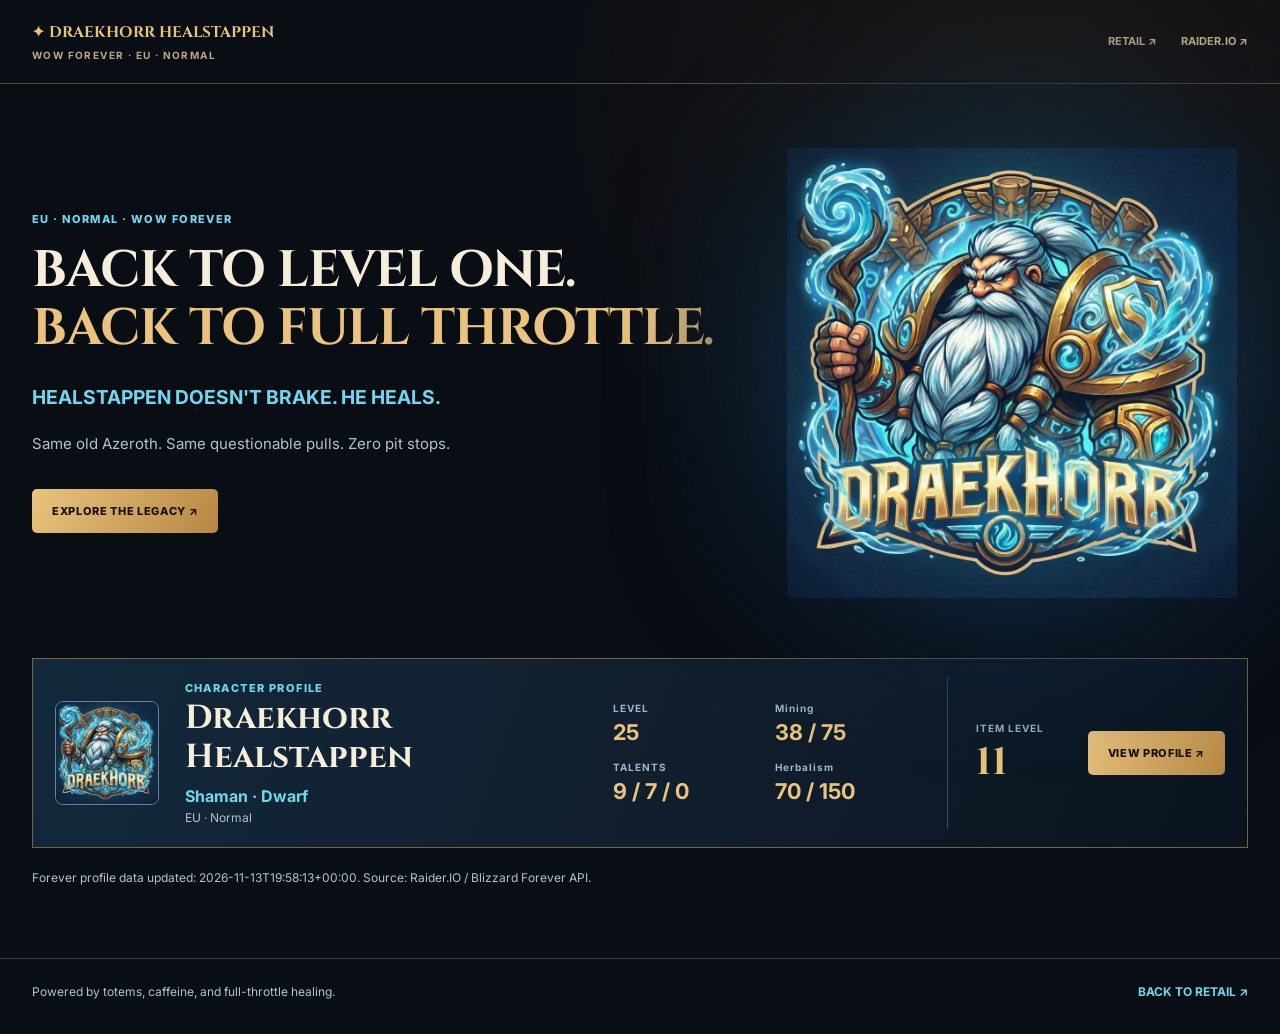
==== commit f56fd775: "Add files via upload" ====
--- a/forever/index.html
+++ b/forever/index.html
@@ -1,6 +1,6 @@
 <!DOCTYPE html>
-<html lang="en"><head><meta charset="utf-8"><meta name="viewport" content="width=device-width,initial-scale=1"><meta name="theme-color" content="#071520"><title>Draekhorr Healstappen | WoW Forever</title><meta name="description" content="Draekhorr Healstappen — WoW Forever character showcase."><link rel="stylesheet" href="./style.css?v=2.9.5"></head>
+<html lang="en"><head><meta charset="utf-8"><meta name="viewport" content="width=device-width,initial-scale=1"><meta name="theme-color" content="#071520"><title>Draekhorr Healstappen | WoW Forever</title><meta name="description" content="Draekhorr Healstappen — WoW Forever character showcase."><link rel="stylesheet" href="./style.css?v=2.9.6"></head>
 <body><header class="topbar"><div class="identity"><a class="brand" href="./">✦ DRAEKHORR HEALSTAPPEN</a><span class="subbrand">WOW FOREVER · EU · NORMAL</span></div><nav><a href="/">RETAIL ↗</a><a href="https://forever.raider.io/characters/eu/normal/Draekhorr%20Healstappen" target="_blank" rel="noopener noreferrer">RAIDER.IO ↗</a></nav></header>
-<main><section class="hero"><div class="hero-copy"><p class="eyebrow">EU · NORMAL · WOW FOREVER</p><h1>BACK TO LEVEL ONE.<br><em>BACK TO FULL THROTTLE.</em></h1><p class="tagline">HEALSTAPPEN DOESN'T BRAKE. HE HEALS.</p><p class="description">Same old Azeroth. Same questionable pulls. Zero pit stops.</p><a class="button" href="#character-profile">EXPLORE THE LEGACY ↗</a></div><img class="hero-art" src="./assets/avatar.png" alt="Draekhorr shaman artwork" width="450" height="450"></section>
+<main><section class="hero"><div class="hero-copy"><p class="eyebrow">EU · NORMAL · WOW FOREVER</p><h1>BACK TO LEVEL ONE.<br><em>BACK TO FULL THROTTLE.</em></h1><p class="tagline">HEALSTAPPEN DOESN'T BRAKE. HE HEALS.</p><p class="description">Same old Azeroth. Same questionable pulls. Zero pit stops.</p><a class="button" href="#character-profile">EXPLORE THE LEGACY ↗</a></div><div class="hero-art-wrap"><img class="hero-art" src="./assets/avatar.png" alt="Draekhorr shaman artwork" width="450" height="450"></div></section>
 <section id="character-profile" class="profile"><div class="portrait"><img id="forever-portrait" src="./assets/avatar.png" alt="Draekhorr artwork" width="104" height="104"></div><div class="profile-name"><p class="eyebrow">CHARACTER PROFILE</p><h2 id="char-name">DRAEKHORR HEALSTAPPEN</h2><p id="char-role" class="role">Shaman · Dwarf</p><p id="char-region">EU · Normal</p></div><div class="profile-stats"><div><span>LEVEL</span><strong id="char-level">—</strong></div><div><span id="char-profession-1-name">—</span><strong id="char-profession-1-skill">—</strong></div><div><span>TALENTS</span><strong id="char-talents">—</strong></div><div><span id="char-profession-2-name">—</span><strong id="char-profession-2-skill">—</strong></div></div><div class="profile-ilvl"><span>ITEM LEVEL</span><strong id="char-item-level">—</strong></div><div class="profile-cta"><a class="button" href="https://forever.raider.io/characters/eu/normal/Draekhorr%20Healstappen" target="_blank" rel="noopener noreferrer">VIEW PROFILE ↗</a></div></section>
-<p class="source-note" id="source-note">Forever profile statistics will appear here when a verified data source is configured. No Retail statistics are reused.</p></main><footer><span>Powered by totems, caffeine, and full-throttle healing.</span><a href="/">BACK TO RETAIL ↗</a></footer><script type="module" src="./script.js?v=2.9.5"></script></body></html>+<p class="source-note" id="source-note">Forever profile statistics will appear here when a verified data source is configured. No Retail statistics are reused.</p></main><footer><span>Powered by totems, caffeine, and full-throttle healing.</span><a href="/">BACK TO RETAIL ↗</a></footer><script type="module" src="./script.js?v=2.9.6"></script></body></html>
--- a/forever/style.css
+++ b/forever/style.css
@@ -9,9 +9,37 @@
 @media(max-width:1150px){.profile{grid-template-columns:90px minmax(0,1fr) minmax(130px,auto)}.profile-stats{grid-column:2;grid-row:2}.profile-ilvl{grid-column:3;grid-row:1/3}.profile-cta{grid-column:1/-1;text-align:right}}
 @media(max-width:850px){.profile{grid-template-columns:80px minmax(0,1fr)}.profile-stats{grid-column:1/-1;grid-row:auto}.profile-ilvl{grid-column:1/-1;grid-row:auto;border-left:0;border-top:1px solid #355064;padding:15px 0 0;min-width:0}.profile-cta{grid-column:1/-1;text-align:left}}
 
-/* V2.9.5: Fade the square artwork background into the dark hero surface.
-   Applied to the image itself (.hero-art), not a wrapping element. */
+/* V2.9.6: navy ambience behind the artwork, fading into the page. */
+.hero-art-wrap {
+  position: relative;
+  isolation: isolate;
+  width: 100%;
+  max-width: 450px;
+  justify-self: center;
+}
+.hero-art-wrap::before {
+  content: "";
+  position: absolute;
+  z-index: -1;
+  inset: -26%;
+  pointer-events: none;
+  background: radial-gradient(ellipse at 50% 50%,
+    rgba(22, 66, 100, .86) 0%,
+    rgba(16, 51, 79, .74) 35%,
+    rgba(11, 33, 52, .42) 58%,
+    rgba(9, 13, 20, 0) 82%);
+  filter: blur(32px);
+}
 .hero-art {
-  -webkit-mask-image: radial-gradient(ellipse 78% 78% at 50% 48%, #000 56%, transparent 100%);
-  mask-image: radial-gradient(ellipse 78% 78% at 50% 48%, #000 56%, transparent 100%);
+  display: block;
+  width: 100%;
+  max-width: none;
+  height: auto;
+  -webkit-mask-image: radial-gradient(ellipse 90% 90% at center, #000 65%, transparent 100%);
+  mask-image: radial-gradient(ellipse 90% 90% at center, #000 65%, transparent 100%);
+  filter: none;
 }
+@media (max-width: 850px) {
+  .hero-art-wrap { max-width: min(100%, 390px); grid-row: 1; }
+  .hero-art-wrap::before { inset: -16%; filter: blur(24px); }
+}
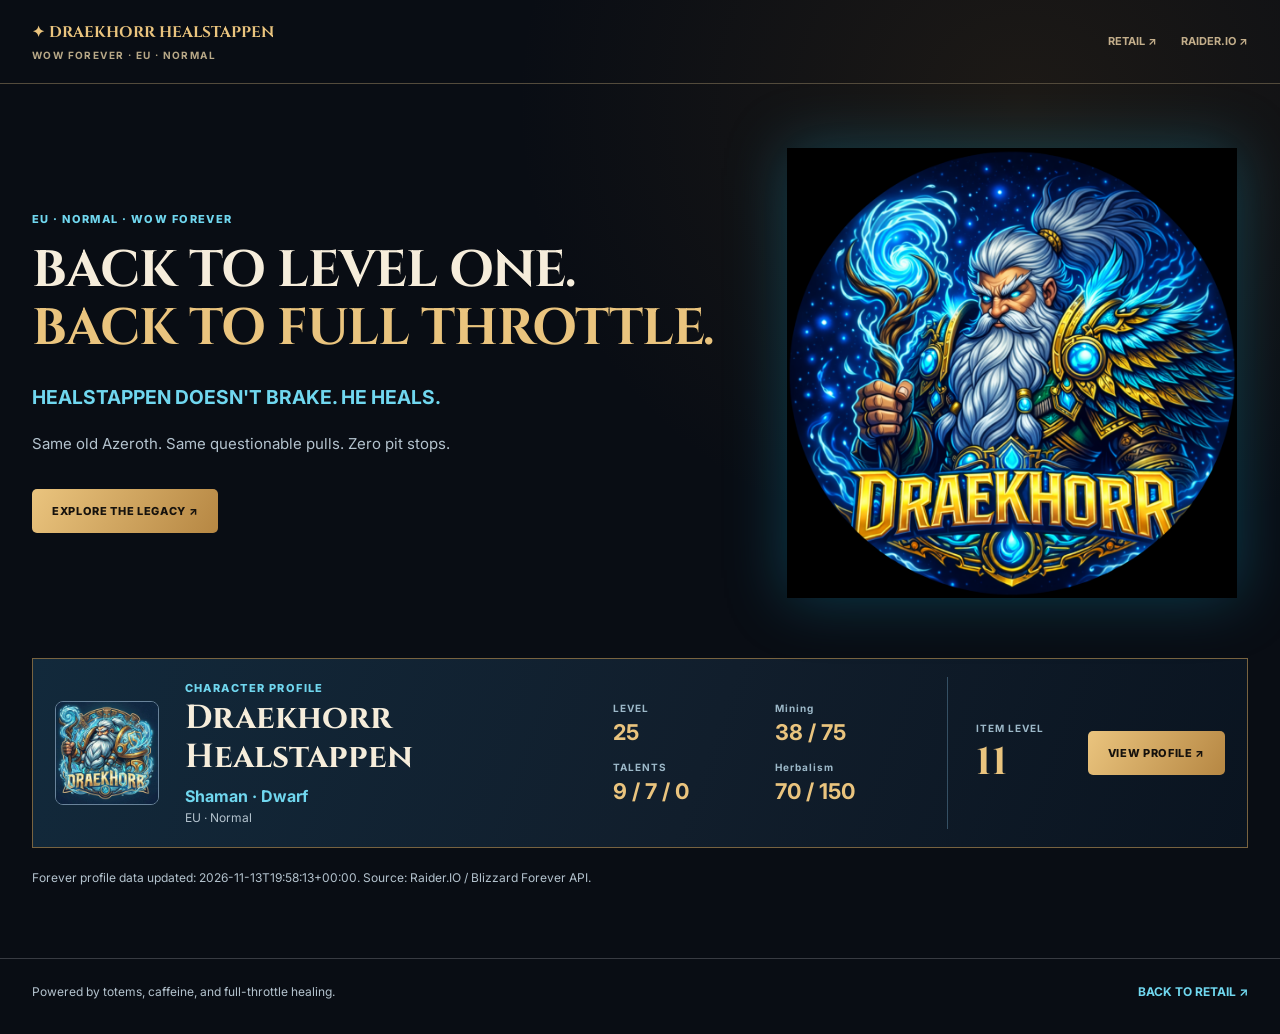
==== commit 15565875: "Add files via upload" ====
--- a/forever/index.html
+++ b/forever/index.html
@@ -1,6 +1,6 @@
 <!DOCTYPE html>
-<html lang="en"><head><meta charset="utf-8"><meta name="viewport" content="width=device-width,initial-scale=1"><meta name="theme-color" content="#071520"><title>Draekhorr Healstappen | WoW Forever</title><meta name="description" content="Draekhorr Healstappen — WoW Forever character showcase."><link rel="stylesheet" href="./style.css?v=2.9.6"></head>
+<html lang="en"><head><meta charset="utf-8"><meta name="viewport" content="width=device-width,initial-scale=1"><meta name="theme-color" content="#071520"><title>Draekhorr Healstappen | WoW Forever</title><meta name="description" content="Draekhorr Healstappen — WoW Forever character showcase."><link rel="stylesheet" href="./style.css?v=2.9.7"></head>
 <body><header class="topbar"><div class="identity"><a class="brand" href="./">✦ DRAEKHORR HEALSTAPPEN</a><span class="subbrand">WOW FOREVER · EU · NORMAL</span></div><nav><a href="/">RETAIL ↗</a><a href="https://forever.raider.io/characters/eu/normal/Draekhorr%20Healstappen" target="_blank" rel="noopener noreferrer">RAIDER.IO ↗</a></nav></header>
-<main><section class="hero"><div class="hero-copy"><p class="eyebrow">EU · NORMAL · WOW FOREVER</p><h1>BACK TO LEVEL ONE.<br><em>BACK TO FULL THROTTLE.</em></h1><p class="tagline">HEALSTAPPEN DOESN'T BRAKE. HE HEALS.</p><p class="description">Same old Azeroth. Same questionable pulls. Zero pit stops.</p><a class="button" href="#character-profile">EXPLORE THE LEGACY ↗</a></div><div class="hero-art-wrap"><img class="hero-art" src="./assets/avatar.png" alt="Draekhorr shaman artwork" width="450" height="450"></div></section>
+<main><section class="hero"><div class="hero-copy"><p class="eyebrow">EU · NORMAL · WOW FOREVER</p><h1>BACK TO LEVEL ONE.<br><em>BACK TO FULL THROTTLE.</em></h1><p class="tagline">HEALSTAPPEN DOESN'T BRAKE. HE HEALS.</p><p class="description">Same old Azeroth. Same questionable pulls. Zero pit stops.</p><a class="button" href="#character-profile">EXPLORE THE LEGACY ↗</a></div><img class="hero-art" src="./assets/Draekv4.png" alt="Draekhorr shaman artwork" width="450" height="450"></section>
 <section id="character-profile" class="profile"><div class="portrait"><img id="forever-portrait" src="./assets/avatar.png" alt="Draekhorr artwork" width="104" height="104"></div><div class="profile-name"><p class="eyebrow">CHARACTER PROFILE</p><h2 id="char-name">DRAEKHORR HEALSTAPPEN</h2><p id="char-role" class="role">Shaman · Dwarf</p><p id="char-region">EU · Normal</p></div><div class="profile-stats"><div><span>LEVEL</span><strong id="char-level">—</strong></div><div><span id="char-profession-1-name">—</span><strong id="char-profession-1-skill">—</strong></div><div><span>TALENTS</span><strong id="char-talents">—</strong></div><div><span id="char-profession-2-name">—</span><strong id="char-profession-2-skill">—</strong></div></div><div class="profile-ilvl"><span>ITEM LEVEL</span><strong id="char-item-level">—</strong></div><div class="profile-cta"><a class="button" href="https://forever.raider.io/characters/eu/normal/Draekhorr%20Healstappen" target="_blank" rel="noopener noreferrer">VIEW PROFILE ↗</a></div></section>
-<p class="source-note" id="source-note">Forever profile statistics will appear here when a verified data source is configured. No Retail statistics are reused.</p></main><footer><span>Powered by totems, caffeine, and full-throttle healing.</span><a href="/">BACK TO RETAIL ↗</a></footer><script type="module" src="./script.js?v=2.9.6"></script></body></html>+<p class="source-note" id="source-note">Forever profile statistics will appear here when a verified data source is configured. No Retail statistics are reused.</p></main><footer><span>Powered by totems, caffeine, and full-throttle healing.</span><a href="/">BACK TO RETAIL ↗</a></footer><script type="module" src="./script.js?v=2.9.7"></script></body></html>
--- a/forever/style.css
+++ b/forever/style.css
@@ -8,38 +8,3 @@
 .profile{grid-template-columns:104px minmax(180px,1.5fr) minmax(240px,1.15fr) minmax(115px,.4fr) auto}
 @media(max-width:1150px){.profile{grid-template-columns:90px minmax(0,1fr) minmax(130px,auto)}.profile-stats{grid-column:2;grid-row:2}.profile-ilvl{grid-column:3;grid-row:1/3}.profile-cta{grid-column:1/-1;text-align:right}}
 @media(max-width:850px){.profile{grid-template-columns:80px minmax(0,1fr)}.profile-stats{grid-column:1/-1;grid-row:auto}.profile-ilvl{grid-column:1/-1;grid-row:auto;border-left:0;border-top:1px solid #355064;padding:15px 0 0;min-width:0}.profile-cta{grid-column:1/-1;text-align:left}}
-
-/* V2.9.6: navy ambience behind the artwork, fading into the page. */
-.hero-art-wrap {
-  position: relative;
-  isolation: isolate;
-  width: 100%;
-  max-width: 450px;
-  justify-self: center;
-}
-.hero-art-wrap::before {
-  content: "";
-  position: absolute;
-  z-index: -1;
-  inset: -26%;
-  pointer-events: none;
-  background: radial-gradient(ellipse at 50% 50%,
-    rgba(22, 66, 100, .86) 0%,
-    rgba(16, 51, 79, .74) 35%,
-    rgba(11, 33, 52, .42) 58%,
-    rgba(9, 13, 20, 0) 82%);
-  filter: blur(32px);
-}
-.hero-art {
-  display: block;
-  width: 100%;
-  max-width: none;
-  height: auto;
-  -webkit-mask-image: radial-gradient(ellipse 90% 90% at center, #000 65%, transparent 100%);
-  mask-image: radial-gradient(ellipse 90% 90% at center, #000 65%, transparent 100%);
-  filter: none;
-}
-@media (max-width: 850px) {
-  .hero-art-wrap { max-width: min(100%, 390px); grid-row: 1; }
-  .hero-art-wrap::before { inset: -16%; filter: blur(24px); }
-}
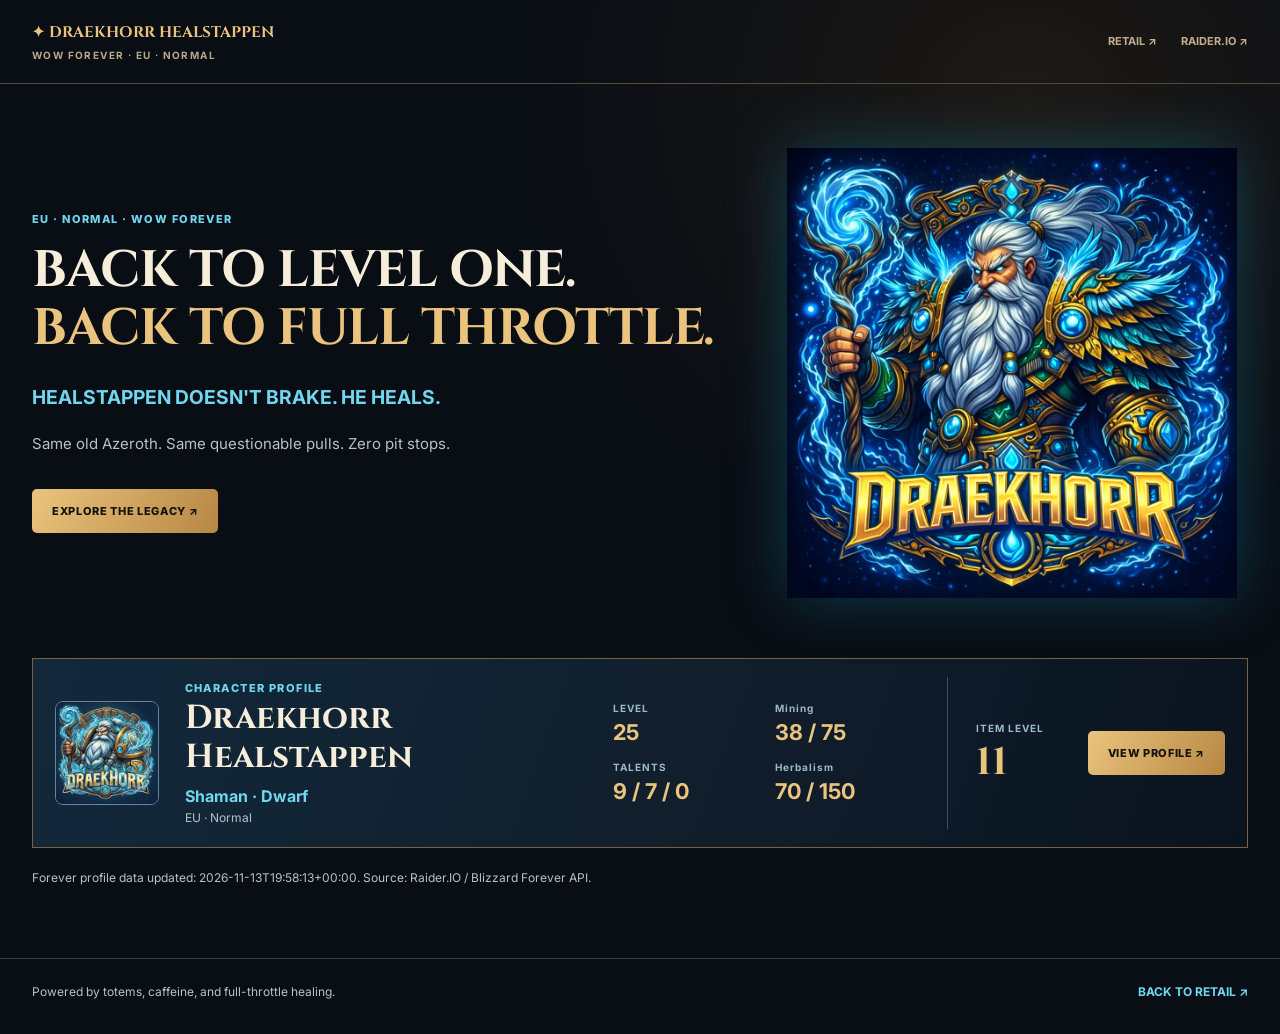
==== commit 8422db32: "Add files via upload" ====
--- a/forever/index.html
+++ b/forever/index.html
@@ -1,6 +1,6 @@
 <!DOCTYPE html>
-<html lang="en"><head><meta charset="utf-8"><meta name="viewport" content="width=device-width,initial-scale=1"><meta name="theme-color" content="#071520"><title>Draekhorr Healstappen | WoW Forever</title><meta name="description" content="Draekhorr Healstappen — WoW Forever character showcase."><link rel="stylesheet" href="./style.css?v=2.9.7"></head>
+<html lang="en"><head><meta charset="utf-8"><meta name="viewport" content="width=device-width,initial-scale=1"><meta name="theme-color" content="#071520"><title>Draekhorr Healstappen | WoW Forever</title><meta name="description" content="Draekhorr Healstappen — WoW Forever character showcase."><link rel="stylesheet" href="./style.css?v=2.9.8"></head>
 <body><header class="topbar"><div class="identity"><a class="brand" href="./">✦ DRAEKHORR HEALSTAPPEN</a><span class="subbrand">WOW FOREVER · EU · NORMAL</span></div><nav><a href="/">RETAIL ↗</a><a href="https://forever.raider.io/characters/eu/normal/Draekhorr%20Healstappen" target="_blank" rel="noopener noreferrer">RAIDER.IO ↗</a></nav></header>
-<main><section class="hero"><div class="hero-copy"><p class="eyebrow">EU · NORMAL · WOW FOREVER</p><h1>BACK TO LEVEL ONE.<br><em>BACK TO FULL THROTTLE.</em></h1><p class="tagline">HEALSTAPPEN DOESN'T BRAKE. HE HEALS.</p><p class="description">Same old Azeroth. Same questionable pulls. Zero pit stops.</p><a class="button" href="#character-profile">EXPLORE THE LEGACY ↗</a></div><img class="hero-art" src="./assets/Draekv4.png" alt="Draekhorr shaman artwork" width="450" height="450"></section>
+<main><section class="hero"><div class="hero-copy"><p class="eyebrow">EU · NORMAL · WOW FOREVER</p><h1>BACK TO LEVEL ONE.<br><em>BACK TO FULL THROTTLE.</em></h1><p class="tagline">HEALSTAPPEN DOESN'T BRAKE. HE HEALS.</p><p class="description">Same old Azeroth. Same questionable pulls. Zero pit stops.</p><a class="button" href="#character-profile">EXPLORE THE LEGACY ↗</a></div><img class="hero-art" src="./assets/Draekv3.png?v=2.9.8" alt="Draekhorr shaman artwork" width="450" height="450"></section>
 <section id="character-profile" class="profile"><div class="portrait"><img id="forever-portrait" src="./assets/avatar.png" alt="Draekhorr artwork" width="104" height="104"></div><div class="profile-name"><p class="eyebrow">CHARACTER PROFILE</p><h2 id="char-name">DRAEKHORR HEALSTAPPEN</h2><p id="char-role" class="role">Shaman · Dwarf</p><p id="char-region">EU · Normal</p></div><div class="profile-stats"><div><span>LEVEL</span><strong id="char-level">—</strong></div><div><span id="char-profession-1-name">—</span><strong id="char-profession-1-skill">—</strong></div><div><span>TALENTS</span><strong id="char-talents">—</strong></div><div><span id="char-profession-2-name">—</span><strong id="char-profession-2-skill">—</strong></div></div><div class="profile-ilvl"><span>ITEM LEVEL</span><strong id="char-item-level">—</strong></div><div class="profile-cta"><a class="button" href="https://forever.raider.io/characters/eu/normal/Draekhorr%20Healstappen" target="_blank" rel="noopener noreferrer">VIEW PROFILE ↗</a></div></section>
-<p class="source-note" id="source-note">Forever profile statistics will appear here when a verified data source is configured. No Retail statistics are reused.</p></main><footer><span>Powered by totems, caffeine, and full-throttle healing.</span><a href="/">BACK TO RETAIL ↗</a></footer><script type="module" src="./script.js?v=2.9.7"></script></body></html>+<p class="source-note" id="source-note">Forever profile statistics will appear here when a verified data source is configured. No Retail statistics are reused.</p></main><footer><span>Powered by totems, caffeine, and full-throttle healing.</span><a href="/">BACK TO RETAIL ↗</a></footer><script type="module" src="./script.js?v=2.9.8"></script></body></html>
